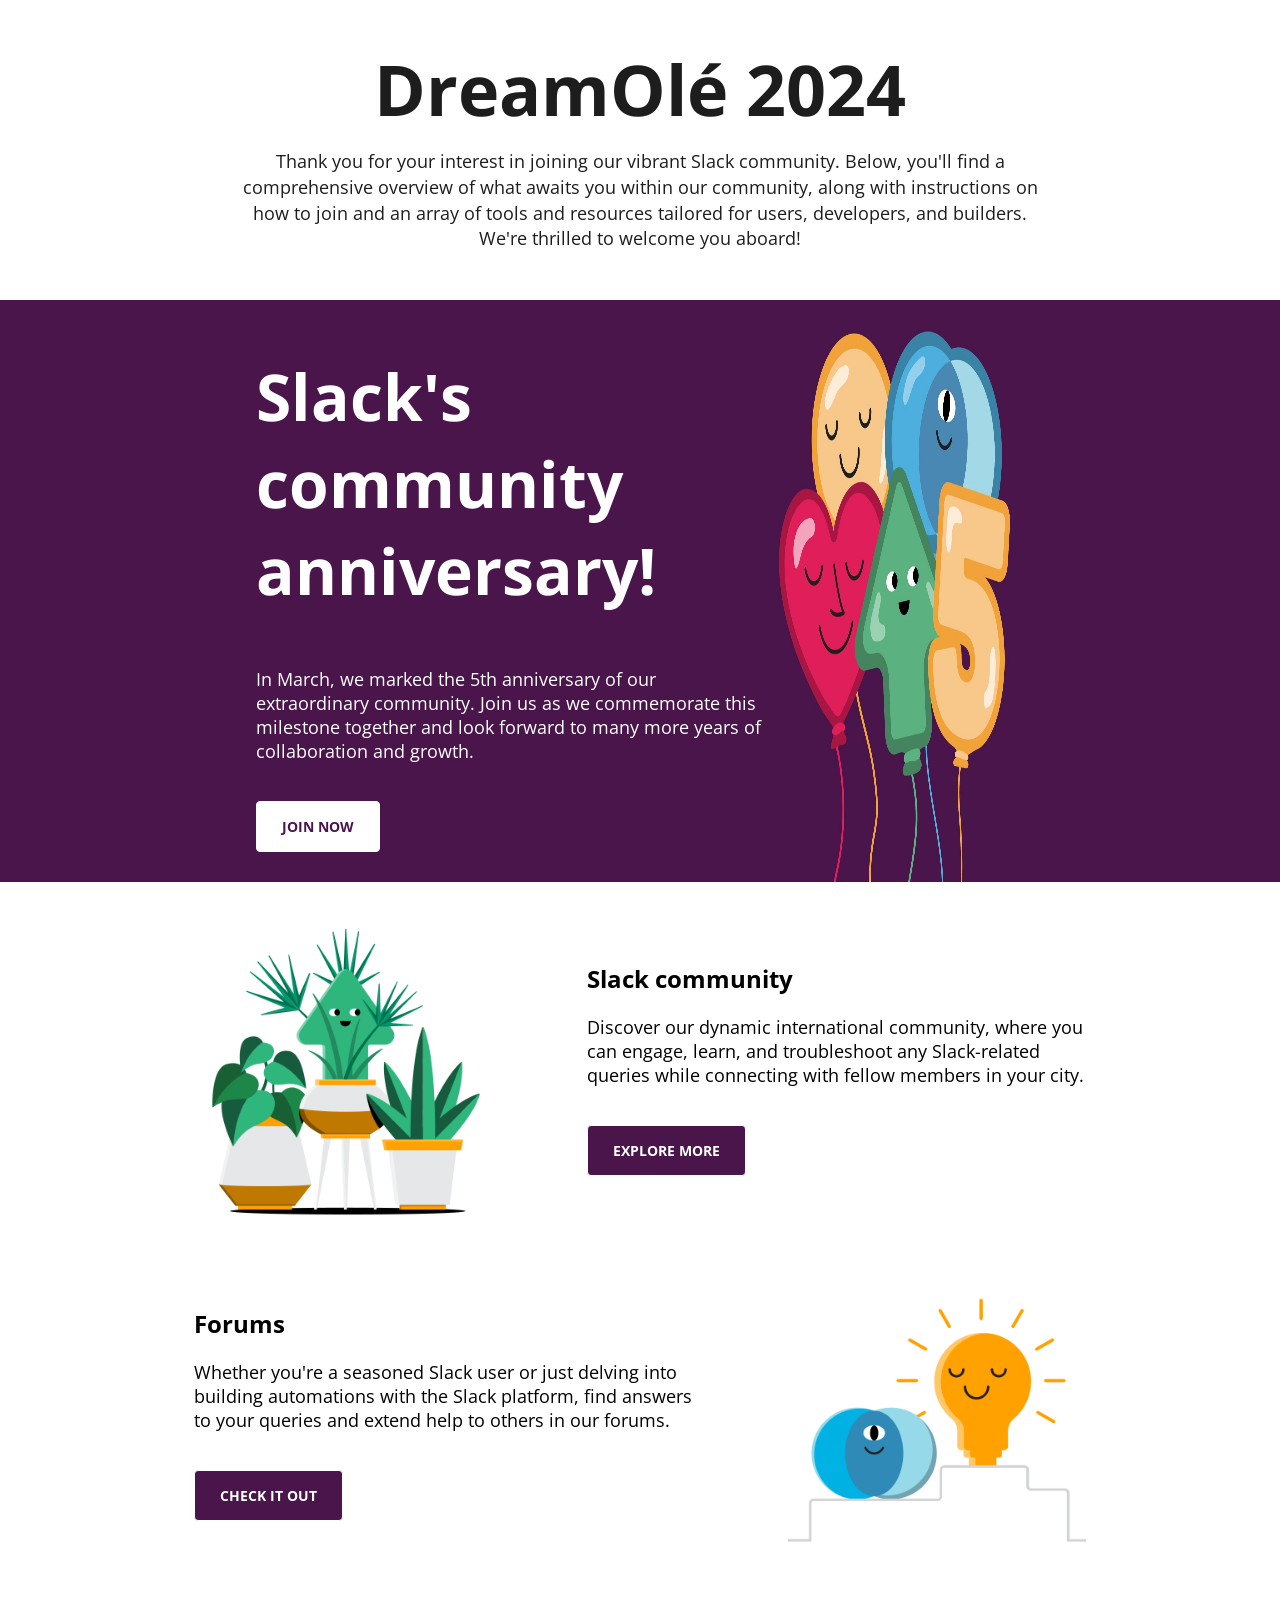
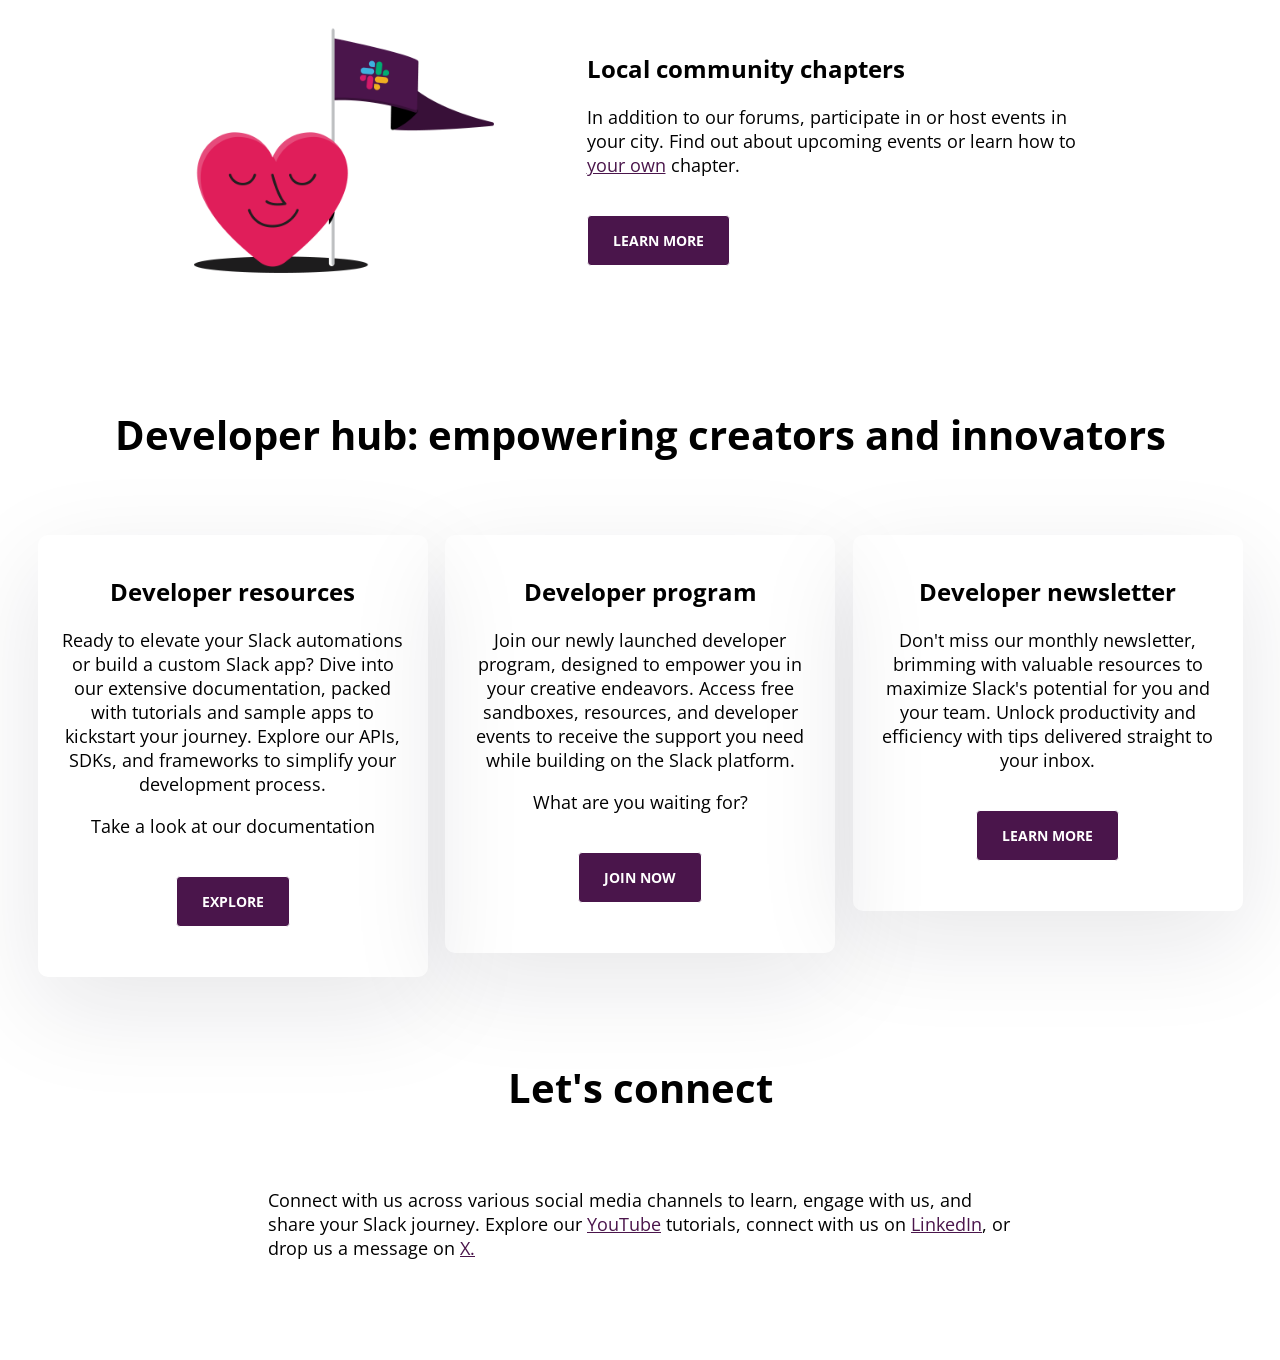
==== index.html @ af79cb38 "rename file" ====
<!DOCTYPE html>
<html lang="en">
<head>
  <meta charset="UTF-8">
  <meta name="viewport" content="width=device-width, initial-scale=1.0">
  <link rel="stylesheet" href="/dreamole-slack.css">
  <link href="https://fonts.googleapis.com/css?family=Open+Sans:400,600,300" rel="stylesheet" type="text/css">
  <title>Dreamole 24 - Slack Communities</title>
</head>
<body>
  <div class="title">
    <h1 class="page-title">DreamOlé 2024</h1>
    <p>Thank you for your interest in joining our vibrant Slack community. Below, you'll find a comprehensive overview of what awaits you within our community, along with instructions on how to join and an array of tools and resources tailored for users, developers, and builders. We're thrilled to welcome you aboard!</p>
  </div>
  <div class="hero-banner">
    <div class="banner-text">
      <h2>Slack's community anniversary!</h2>
      <p>In March, we marked the 5th anniversary of our extraordinary community. Join us as we commemorate this milestone together and look forward to many more years of collaboration and growth.</p>
      <a class="btn" href="https://slackcommunity.com/accounts/signup/?next=/">Join now</a>
    </div>
    <img class="banner-image" src="./assets/IMG_0657.JPG" alt="Slack's community 5 years anniversary ballons">
  </div>
  <div class="general-body">
    <div class="block community">
      <div>
        <img class="community-image" src="./assets/community@2x.png" alt="Slack's community 5 years anniversary ballons">
      </div>
      <div class="block-text">
        <h2>Slack community</h2>
        <p>Discover our dynamic international community, where you can engage, learn, and troubleshoot any Slack-related queries while connecting with fellow members in your city.</p>
        <a class="btn secondary" href="https://slack.com/community">Explore more</a>
      </div>
    </div>
    <div class="block reverse">
      <div>
        <img class="community-image" src="./assets/community-forums@2x.png" alt="Slack's community 5 years anniversary ballons">
      </div>
      <div class="block-text">
        <h2>Forums</h2>
        <p>Whether you're a seasoned Slack user or just delving into building automations with the Slack platform, find answers to your queries and extend help to others in our forums.</p>
        <a class="btn secondary" href="https://forums.slackcommunity.com/">Check it out</a>
      </div>
    </div>
    <div class="block">
      <div>
        <img class="community-image" src="./assets/community-chapter@2x.png" alt="Slack's community 5 years anniversary ballons">
      </div>
      <div class="block-text">
        <h2>Local community chapters</h2>
        <p>In addition to our forums, participate in or host events in your city. Find out about upcoming events or learn how to <a href="https://slackcommunity.com/chapter-leader-guidelines/">your own</a> chapter.</p>
        <a class="btn secondary" href="https://slackcommunity.com/">Learn more</a>
      </div>
    </div>
    <h2 class="section-title">Developer hub: empowering creators and innovators</h2>
    <div class="cards">
      <div class="card">
        <div>
          <h2>Developer resources</h2>
          <p>Ready to elevate your Slack automations or build a custom Slack app? Dive into our extensive documentation, packed with tutorials and sample apps to kickstart your journey. Explore our APIs, SDKs, and frameworks to simplify your development process.</p>
          <p>Take a look at our documentation</p>
          <a class="btn secondary" href="https://api.slack.com/">Explore</a>
        </div>
      </div>
      <div class="card">
        <div>
          <h2>Developer program</h2>
          <p>Join our newly launched developer program, designed to empower you in your creative endeavors. Access free sandboxes, resources, and developer events to receive the support you need while building on the Slack platform.</p>
          <p>What are you waiting for?</p>
          <a class="btn secondary" href="https://api.slack.com/developer-program">Join now</a>
        </div>
      </div>
      <div class="card">
        <div>
          <h2>Developer newsletter</h2>
          <p>Don't miss our monthly newsletter, brimming with valuable resources to maximize Slack's potential for you and your team. Unlock productivity and efficiency with tips delivered straight to your inbox.</p>
          <a class="btn secondary" href="https://api.slack.com/developer-program/newsletter/subscribe">Learn more</a>
        </div>
      </div>
    </div>
    <div class="connect">
      <h2 class="section-title">Let's connect</h2>
        <p>Connect with us across various social media channels to learn, engage with us, and share your Slack journey. Explore our <a href="https://youtu.be/4yRO8juMGxI?si=UuBaqTJv-BMb2vd6">YouTube</a> tutorials, connect with us on <a href="https://www.linkedin.com/showcase/slack-devs/">LinkedIn</a>, or drop us a message on <a href="https://twitter.com/slackapi">X.</a></p>
    </div>
  </div>
</body>
</html>
---- dreamole-slack.css ----
body {
  margin: 0;
  font-family: 'Open Sans';
}

h2 {
  font-size: 64px;
}

p {
  font-size: 18px;
}

a {
  color: #4A154B;
}

@media screen and (max-width: 992px) {
  h2 {
    font-size: 24px;
    line-height: 1.2;
  }

  p {
    font-weight: 450;
    line-height: 1.6em;
  }
}

.btn {
  border: 1px solid white;
  padding: 15px 25px;
  border-radius: 4px;
  font-size: 14px;
  font-weight: bold;
  text-transform: uppercase;
  background-color: white;
  color: #4A154B;
  margin: 20px 0 30px;
  display: inline-block;
  text-decoration: none;
}

.btn.secondary {
  background-color: #4A154B;
  color: white;
}

/* Title */
.title {
  text-align: center;
  margin: auto;
  color: #1d1d1d;
  line-height: 1.6em;
  max-width: 70vw;
  width: 800px;
  padding: 30px 0;
}

.page-title{
  font-size: 70px;
}

@media screen and (max-width: 992px) {
  .title {
    max-width: none;
    width: fit-content;
    line-height: normal;
  }
}

/* Hero banner - anniversary */
.hero-banner {
  display: flex;
  justify-content: center;
  background-color: #4A154B;
  color: white;
}

.banner-text {
  width: 40%;
}

.banner-image {
  width: 20%;
}

@media screen and (max-width: 992px) {
  .hero-banner {
    background: url("./assets/IMG_0657.JPG");
    background-repeat: no-repeat;
    background-size: 50%;
    background-position: right bottom;
    background-color: #4A154B;
  }
  
  .banner-image {
    display: none;
  }

  .banner-text {
    width: 90%;
  }

  .banner-text h2 {
    font-size: calc(64px * 0.7);
  }
}

/* General Body */
.general-body {
  margin: 20px;
}

.general-body h2 {
  font-size: 24px;
}

/* Community, Forum, Local chapters */
.block {
  display: flex;
  flex-direction: row;
  align-items: center;
  justify-content: space-around;
  max-width: 986px;
  margin: 40px auto;
}

.block.reverse {
  flex-direction: row-reverse;
}

.community-image {
  width: 300px;
}

.block-text {
  max-width: 500px;
}

@media screen and (max-width: 992px) {
  .block {
    flex-direction: column;
  }

  .block.reverse {
    flex-direction: column;
  }
}

/* Cards */
.section-title {
  font-size: 40px!important;
  text-align: center;
  padding: 50px 0 40px;
}

.cards {
  display: flex;
  justify-content: space-evenly;
  align-items: flex-start;
}

.card {
  max-width: 350px;
  padding: 20px;
  box-shadow: 0px 30px 100px 0px rgba(17, 23, 41, 0.1);
  border-radius: 10px;
  justify-content: center;
  text-align: center;
}

@media screen and (max-width: 992px) {
  .section-title {
    padding-bottom: 0;
  }

  .cards {
    flex-direction: column;
  }

  .card {
    margin: 10px 0;
  }
}

/* Connect */
.connect {
  margin: 0 auto 100px;
  max-width: 60%;
}

@media screen and (max-width: 992px) {
  .connect {
    margin: auto;
  }
}
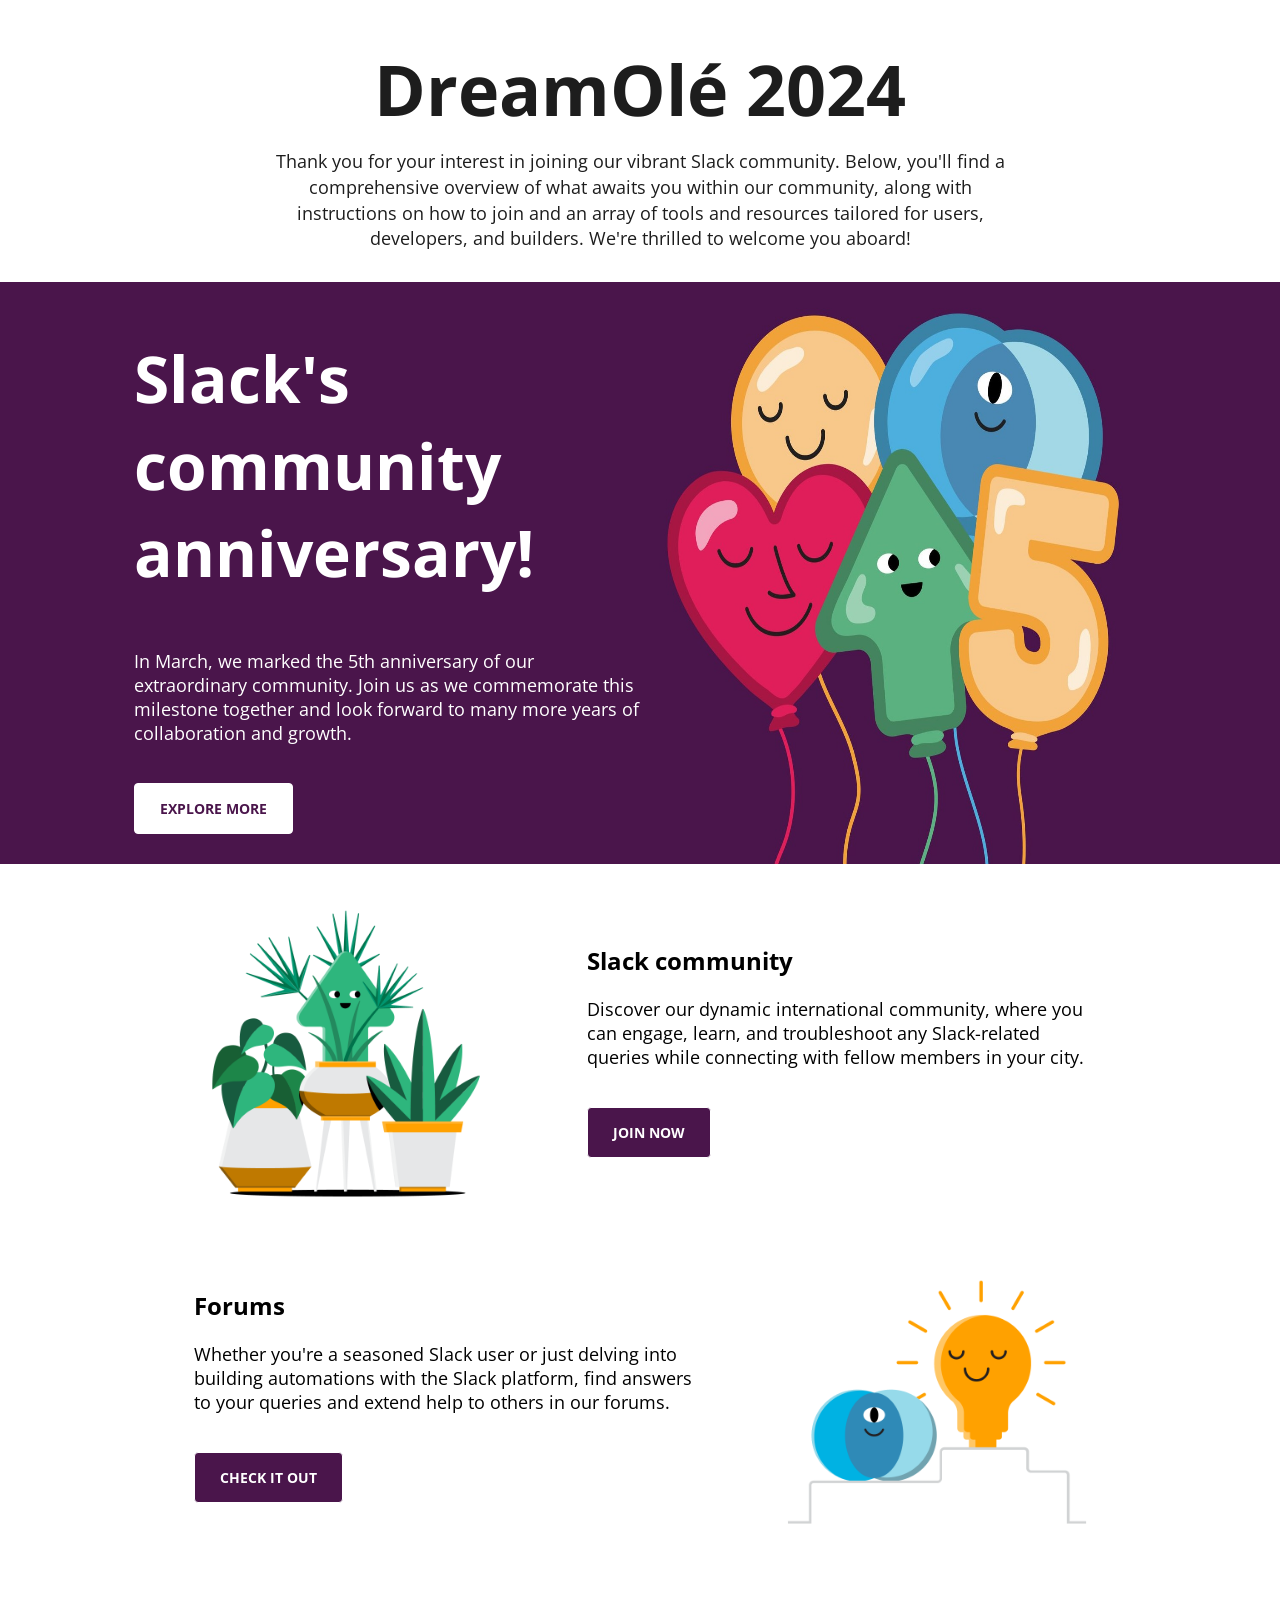
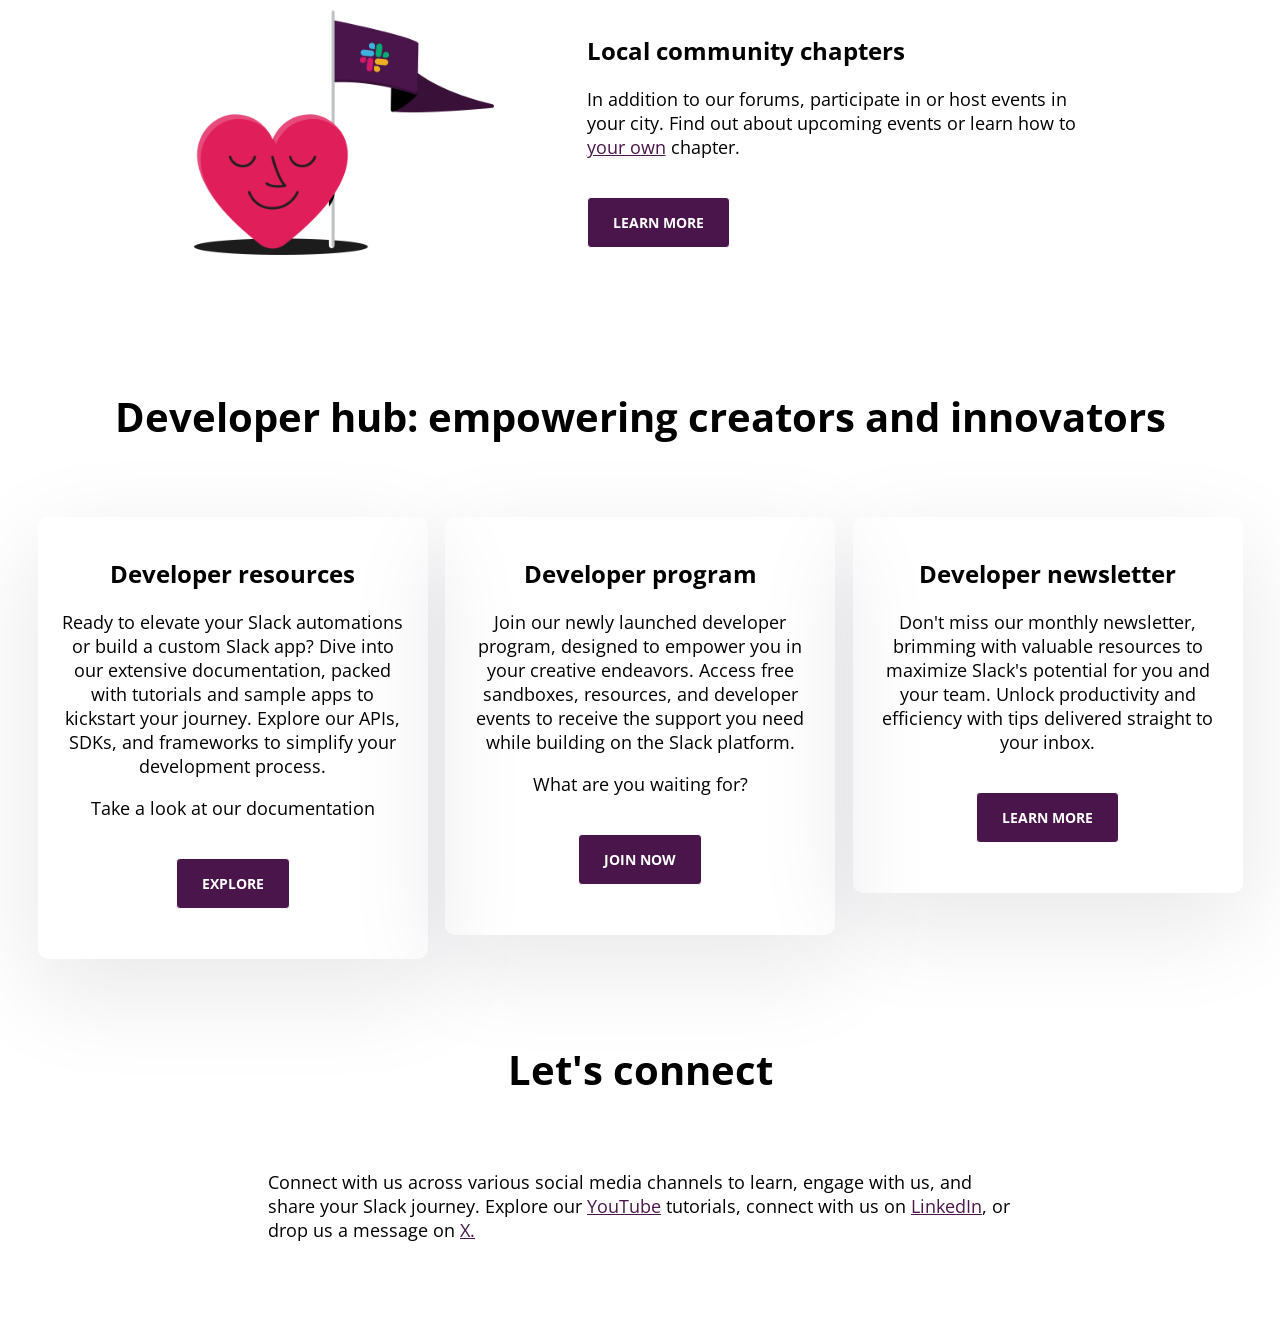
==== commit f0f1c88b: "fix image, add utm params, fix links" ====
--- a/index.html
+++ b/index.html
@@ -3,7 +3,7 @@
 <head>
   <meta charset="UTF-8">
   <meta name="viewport" content="width=device-width, initial-scale=1.0">
-  <link rel="stylesheet" href="/dreamole-slack.css">
+  <link rel="stylesheet" href="dreamole-slack.css">
   <link href="https://fonts.googleapis.com/css?family=Open+Sans:400,600,300" rel="stylesheet" type="text/css">
   <title>Dreamole 24 - Slack Communities</title>
 </head>
@@ -16,7 +16,7 @@
     <div class="banner-text">
       <h2>Slack's community anniversary!</h2>
       <p>In March, we marked the 5th anniversary of our extraordinary community. Join us as we commemorate this milestone together and look forward to many more years of collaboration and growth.</p>
-      <a class="btn" href="https://slackcommunity.com/accounts/signup/?next=/">Join now</a>
+      <a class="btn" href="https://slack.com/community?utm_medium=landing&utm_source=event&utm_campaign=fy25-q104-dreamole-granada">Explore more</a>
     </div>
     <img class="banner-image" src="./assets/IMG_0657.JPG" alt="Slack's community 5 years anniversary ballons">
   </div>
@@ -28,7 +28,7 @@
       <div class="block-text">
         <h2>Slack community</h2>
         <p>Discover our dynamic international community, where you can engage, learn, and troubleshoot any Slack-related queries while connecting with fellow members in your city.</p>
-        <a class="btn secondary" href="https://slack.com/community">Explore more</a>
+        <a class="btn secondary" href="https://slackcommunity.com/accounts/signup/?next=/?utm_medium\=landing\&utm_source\=event\&utm_campaign\=fy25-q104-dreamole-granada">Join now</a>
       </div>
     </div>
     <div class="block reverse">
@@ -38,7 +38,7 @@
       <div class="block-text">
         <h2>Forums</h2>
         <p>Whether you're a seasoned Slack user or just delving into building automations with the Slack platform, find answers to your queries and extend help to others in our forums.</p>
-        <a class="btn secondary" href="https://forums.slackcommunity.com/">Check it out</a>
+        <a class="btn secondary" href="https://forums.slackcommunity.com/?utm_medium\=landing\&utm_source\=event\&utm_campaign\=fy25-q104-dreamole-granada">Check it out</a>
       </div>
     </div>
     <div class="block">
@@ -48,7 +48,7 @@
       <div class="block-text">
         <h2>Local community chapters</h2>
         <p>In addition to our forums, participate in or host events in your city. Find out about upcoming events or learn how to <a href="https://slackcommunity.com/chapter-leader-guidelines/">your own</a> chapter.</p>
-        <a class="btn secondary" href="https://slackcommunity.com/">Learn more</a>
+        <a class="btn secondary" href="https://slackcommunity.com/?utm_medium\=landing\&utm_source\=event\&utm_campaign\=fy25-q104-dreamole-granada">Learn more</a>
       </div>
     </div>
     <h2 class="section-title">Developer hub: empowering creators and innovators</h2>
@@ -58,7 +58,7 @@
           <h2>Developer resources</h2>
           <p>Ready to elevate your Slack automations or build a custom Slack app? Dive into our extensive documentation, packed with tutorials and sample apps to kickstart your journey. Explore our APIs, SDKs, and frameworks to simplify your development process.</p>
           <p>Take a look at our documentation</p>
-          <a class="btn secondary" href="https://api.slack.com/">Explore</a>
+          <a class="btn secondary" href="https://api.slack.com/?utm_medium\=landing\&utm_source\=event\&utm_campaign\=fy25-q104-dreamole-granada">Explore</a>
         </div>
       </div>
       <div class="card">
@@ -66,20 +66,20 @@
           <h2>Developer program</h2>
           <p>Join our newly launched developer program, designed to empower you in your creative endeavors. Access free sandboxes, resources, and developer events to receive the support you need while building on the Slack platform.</p>
           <p>What are you waiting for?</p>
-          <a class="btn secondary" href="https://api.slack.com/developer-program">Join now</a>
+          <a class="btn secondary" href="https://api.slack.com/developer-program?utm_medium\=landing\&utm_source\=event\&utm_campaign\=fy25-q104-dreamole-granada">Join now</a>
         </div>
       </div>
       <div class="card">
         <div>
           <h2>Developer newsletter</h2>
           <p>Don't miss our monthly newsletter, brimming with valuable resources to maximize Slack's potential for you and your team. Unlock productivity and efficiency with tips delivered straight to your inbox.</p>
-          <a class="btn secondary" href="https://api.slack.com/developer-program/newsletter/subscribe">Learn more</a>
+          <a class="btn secondary" href="https://api.slack.com/developer-program/newsletter/subscribe?utm_medium\=landing\&utm_source\=event\&utm_campaign\=fy25-q104-dreamole-granada">Learn more</a>
         </div>
       </div>
     </div>
     <div class="connect">
       <h2 class="section-title">Let's connect</h2>
-        <p>Connect with us across various social media channels to learn, engage with us, and share your Slack journey. Explore our <a href="https://youtu.be/4yRO8juMGxI?si=UuBaqTJv-BMb2vd6">YouTube</a> tutorials, connect with us on <a href="https://www.linkedin.com/showcase/slack-devs/">LinkedIn</a>, or drop us a message on <a href="https://twitter.com/slackapi">X.</a></p>
+        <p>Connect with us across various social media channels to learn, engage with us, and share your Slack journey. Explore our <a href="https://youtu.be/4yRO8juMGxI?si=UuBaqTJv-BMb2vd6?utm_medium\=landing\&utm_source\=event\&utm_campaign\=fy25-q104-dreamole-granada">YouTube</a> tutorials, connect with us on <a href="https://www.linkedin.com/showcase/slack-devs/?utm_medium\=landing\&utm_source\=event\&utm_campaign\=fy25-q104-dreamole-granada">LinkedIn</a>, or drop us a message on <a href="https://twitter.com/slackapi?utm_medium\=landing\&utm_source\=event\&utm_campaign\=fy25-q104-dreamole-granada">X.</a></p>
     </div>
   </div>
 </body>
--- a/dreamole-slack.css
+++ b/dreamole-slack.css
@@ -61,6 +61,11 @@
   font-size: 70px;
 }
 
+.title p {
+  margin: 0 20px;
+  justify-content: left;
+}
+
 @media screen and (max-width: 992px) {
   .title {
     max-width: none;
@@ -82,7 +87,7 @@
 }
 
 .banner-image {
-  width: 20%;
+  width: 500px;
 }
 
 @media screen and (max-width: 992px) {
@@ -192,6 +197,7 @@
 
 @media screen and (max-width: 992px) {
   .connect {
-    margin: auto;
+    max-width: none;
+    width: fit-content;
   }
 }
